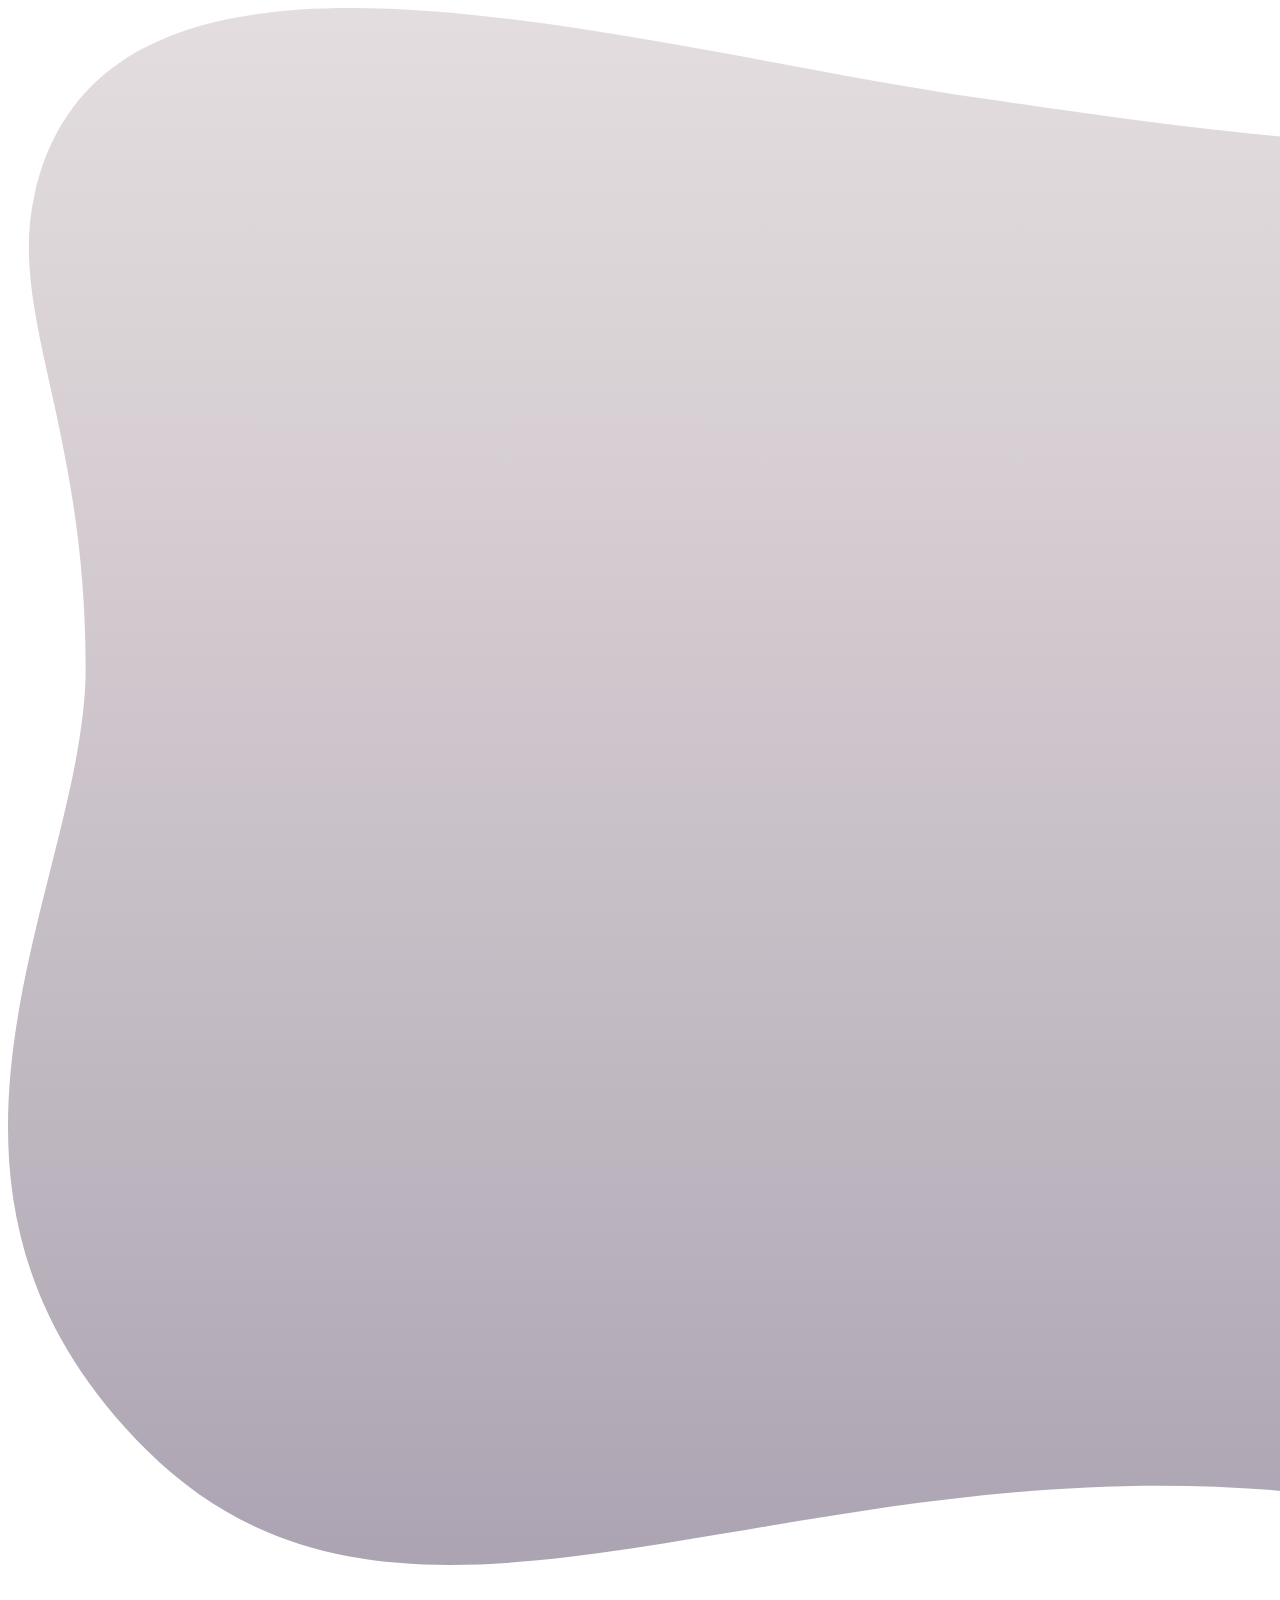
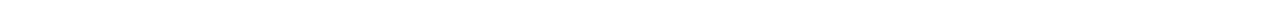
==== index.html @ cfece538 "added the main page text holder" ====
<!DOCTYPE html>
<html>
<head>
    <title>Home</title>
    <link rel="stylesheet" href="css/style.css">
    <script src="js/script.js"></script>
</head>

<body>
    </div class="paw-container"></div>

    <script>
        drawPaw('.paw-container');
    </script>
    <div class='background-container'>
        <svg width="2741" height="1589" viewBox="0 0 2741 1589" fill="none" xmlns="http://www.w3.org/2000/svg">
            <path id="Main Page Text Holder" d="M26.1679 188.297C94.4628 -127.343 607.464 37.2852 975.164 90.5769C1265.6 132.671 1511.21 169.964 1876.21 91.4878C2393.11 -19.6503 2582.65 6.76772 2663.55 158.444C2737.19 296.519 2696.3 467.701 2669.23 636.247C2609.08 1010.65 2857.41 1322.21 2669.23 1492.1C2481.05 1662 1902.39 1573.18 1352.89 1492.1C803.389 1411.02 409.718 1711.64 138.614 1442C-132.491 1172.35 77.655 875.58 77.655 660.178C77.655 417.406 0.293614 307.881 26.1679 188.297Z" fill="url(#paint0_linear_5_2)"/>
            <defs>
            <linearGradient id="paint0_linear_5_2" x1="1370.76" y1="-1369.46" x2="1370.5" y2="1589" gradientUnits="userSpaceOnUse">
            <stop stop-color="#DBC7C0" stop-opacity="0"/>
            <stop offset="1" stop-color="#AAA2B1"/>
            </linearGradient>
            </defs>
        </svg>
            
    </div>
</body>
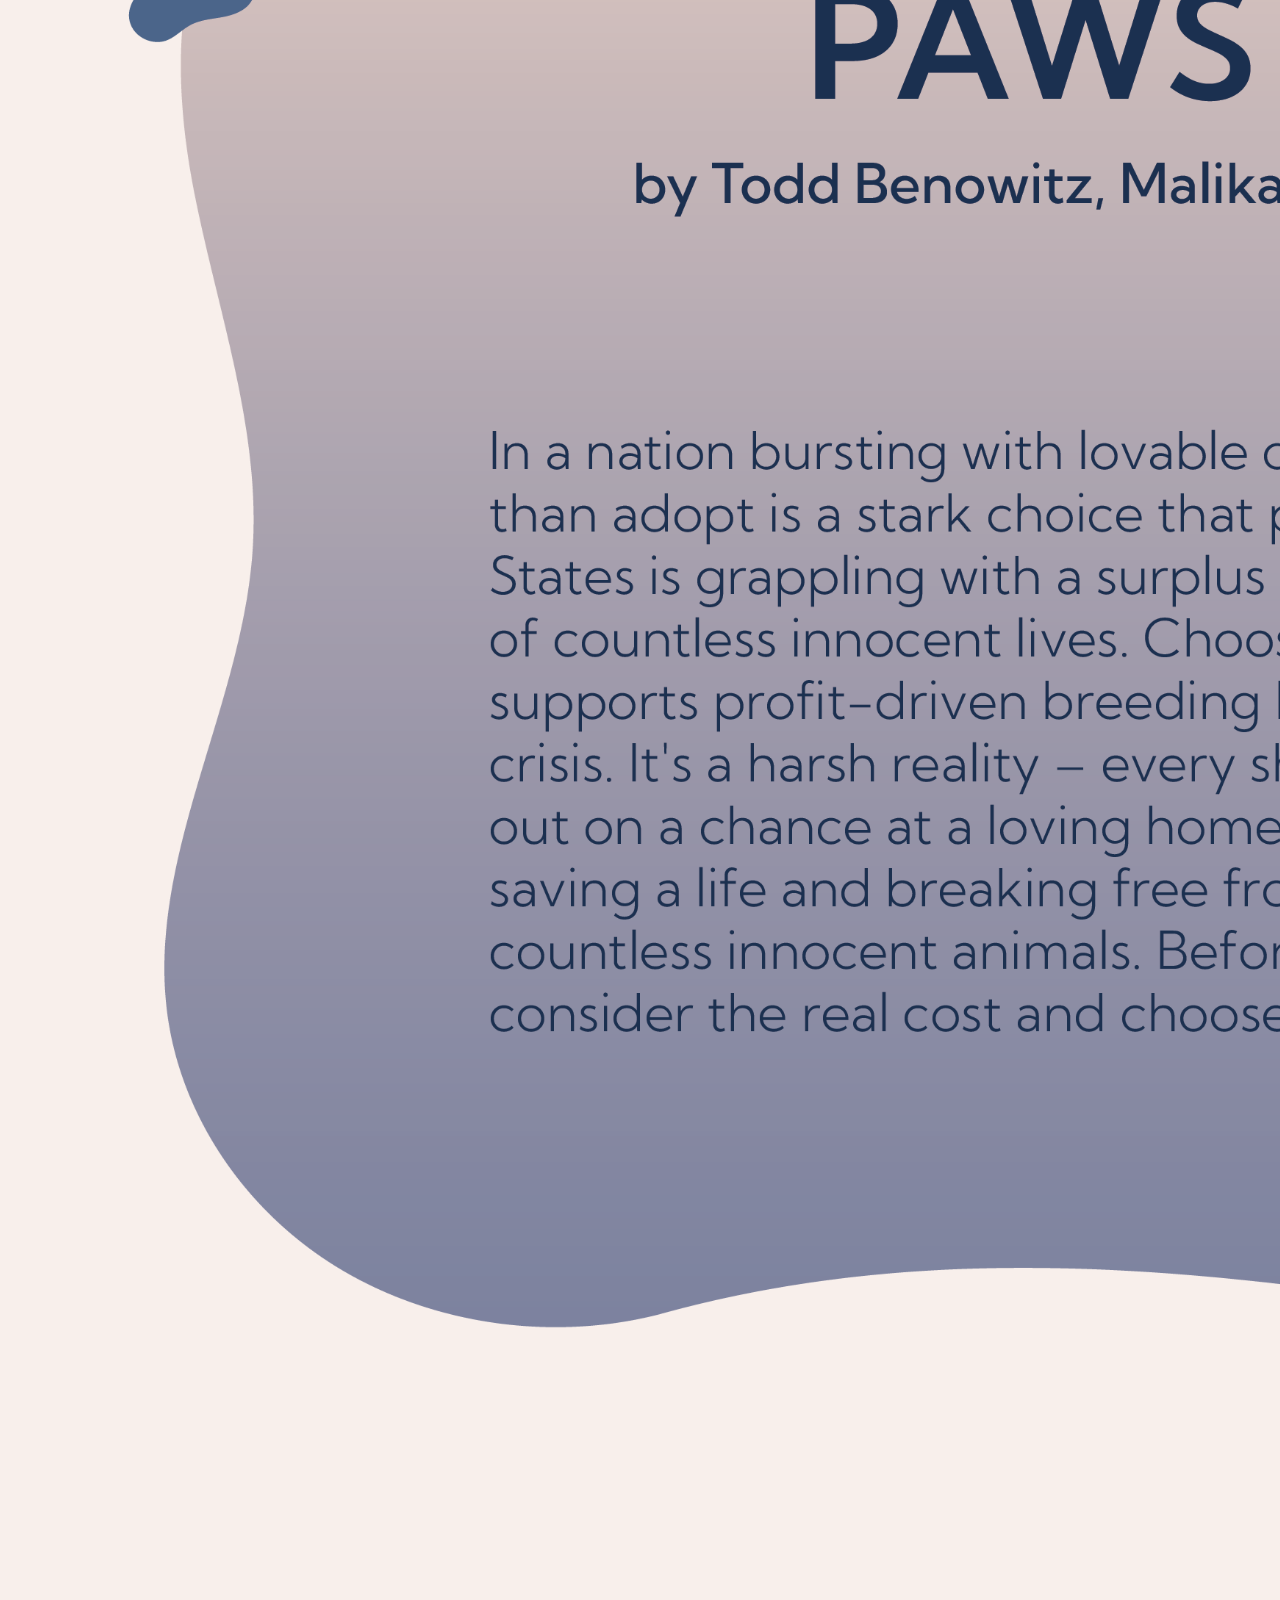
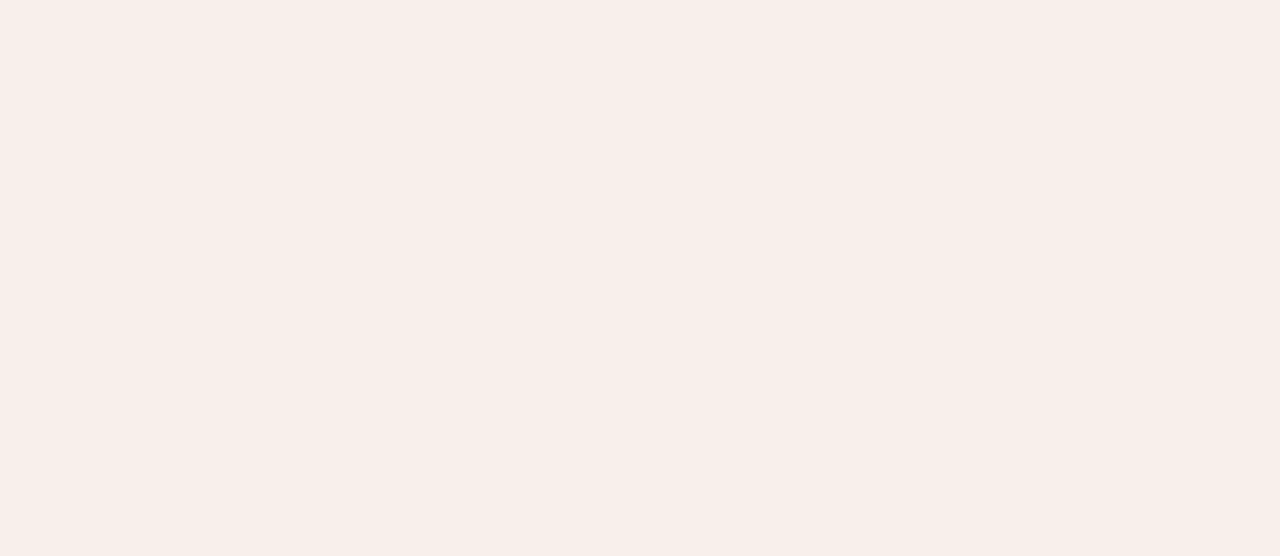
==== commit 65b04dca: "title page, background color, section scroly" ====
--- a/index.html
+++ b/index.html
@@ -1,27 +1,92 @@
 <!DOCTYPE html>
 <html>
 <head>
-    <title>Home</title>
-    <link rel="stylesheet" href="css/style.css">
-    <script src="js/script.js"></script>
+    <title>Interactive Bone Slider</title>
+    <style>
+        body {
+            margin: 6em;
+        }
+    </style>
+    <link rel="stylesheet" href="style.css">
 </head>
+<body>
 
-<body>
-    </div class="paw-container"></div>
+    <div id="section1" class="section">
+        <h1>Section 1</h1>
 
-    <script>
-        drawPaw('.paw-container');
+
+    <img src="text-images/Title.png" 
+    style="width: 100%; height: auto;"
+        alt="Title Page">
+
+    <!-- SVG Graphic for Bone -->
+    <svg id="svg2" xmlns="http://www.w3.org/2000/svg" viewBox="0 0 93.66 41.67">
+        <defs>
+             <linearGradient id="progress" x1="0" y1="0" x2="1" y2="0">
+                <stop id="stop1" offset="0" stop-color="darkcyan"/>
+                <stop id="stop2" offset="0" stop-color="#d6d6d6"/>
+            </linearGradient>
+        </defs>
+        <path fill="url(#progress)" id="path4" d="m80.83,41.67c-5.6,0-10.48-3.63-12.18-8.84H25.01c-1.7,5.21-6.58,8.84-12.18,8.84-7.08,0-12.83-5.76-12.83-12.84,0-2.91,1.02-5.74,2.84-8-1.82-2.27-2.84-5.09-2.84-8C0,5.76,5.76,0,12.83,0c5.6,0,10.48,3.63,12.18,8.84h43.64c1.7-5.21,6.58-8.84,12.18-8.84,7.08,0,12.83,5.76,12.83,12.84,0,2.91-1.02,5.73-2.84,8,1.83,2.26,2.84,5.09,2.84,8,0,7.08-5.75,12.84-12.83,12.84Z"/>
+    </svg>
+
+    <!-- Slider Element -->
+    <input id="slider" list="steplist" type="range" min="0" max="6" step="1" oninput="sliderChange(this.value)">
+    <datalist id="steplist">
+        <option>0</option>
+        <option>1</option>
+        <option>2</option>
+        <option>3</option>
+        <option>4</option>
+        <option>5</option>
+        <option>6</option>
+    </datalist>
+    
+    <!-- Output Elements -->
+    <output id="output"></output>
+    <p id="amount"></p>
+
+    <!-- JavaScript for Slider Functionality -->
+    <script type="text/javascript">
+        function setProgress(amt) {
+            amt = (amt < 0) ? 0 : (amt > 1) ? 1 : amt;
+            document.getElementById("stop1").setAttribute("offset", amt);
+            document.getElementById("stop2").setAttribute("offset", amt);
+        }
+
+        const values = [
+            [2018, 20, "20,000"],
+            [2019, 40, "40,000"],
+            [2020, 50, "50,000"],
+            [2021, 60, "60,000"],
+            [2022, 85, "85,000"],
+            [2023, 80, "80,000"],
+            [2024, 88, "88,000"],
+        ];
+
+        function sliderChange(val) {
+            document.getElementById('output').innerHTML = values[val][0];
+            document.getElementById('amount').innerHTML = values[val][2]+' adoptions';
+            setProgress(values[val][1]/100)
+        }
+
+        // Initialize slider on page load
+        document.getElementById('slider').value = 0;
+        sliderChange(0)
     </script>
-    <div class='background-container'>
-        <svg width="2741" height="1589" viewBox="0 0 2741 1589" fill="none" xmlns="http://www.w3.org/2000/svg">
-            <path id="Main Page Text Holder" d="M26.1679 188.297C94.4628 -127.343 607.464 37.2852 975.164 90.5769C1265.6 132.671 1511.21 169.964 1876.21 91.4878C2393.11 -19.6503 2582.65 6.76772 2663.55 158.444C2737.19 296.519 2696.3 467.701 2669.23 636.247C2609.08 1010.65 2857.41 1322.21 2669.23 1492.1C2481.05 1662 1902.39 1573.18 1352.89 1492.1C803.389 1411.02 409.718 1711.64 138.614 1442C-132.491 1172.35 77.655 875.58 77.655 660.178C77.655 417.406 0.293614 307.881 26.1679 188.297Z" fill="url(#paint0_linear_5_2)"/>
-            <defs>
-            <linearGradient id="paint0_linear_5_2" x1="1370.76" y1="-1369.46" x2="1370.5" y2="1589" gradientUnits="userSpaceOnUse">
-            <stop stop-color="#DBC7C0" stop-opacity="0"/>
-            <stop offset="1" stop-color="#AAA2B1"/>
-            </linearGradient>
-            </defs>
-        </svg>
-            
+        <button onclick="scrollToSection('section2')">Go to Section 2</button>
     </div>
+
+    <div id="section2" class="section">
+        <h1>Section 2</h1>
+        <button onclick="scrollToSection('section3')">Go to Section 3</button>
+    </div>
+
+    <div id="section3" class="section">
+        <h1>Section 3</h1>
+        <button onclick="scrollToSection('section1')">Back to Section 1</button>
+    </div>
+
+    <script src="script.js"></script>
 </body>
+</html>
--- a/style.css
+++ b/style.css
@@ -0,0 +1,26 @@
+body {
+width: 3024px;
+height: 1964px;
+flex-shrink: 0;
+display: flex;
+background-color: #F8EFEB;
+}
+
+
+.background-container {
+fill: linear-gradient(180deg, rgba(219, 199, 192, 0.00) -86.16%, #AAA2B1 99.99%);
+}
+
+.section {
+    height: 100vh;
+    display: flex;
+    justify-content: center;
+    align-items: center;
+    flex-direction: column;
+}
+
+button {
+    margin-top: 20px;
+    padding: 10px 20px;
+}
+
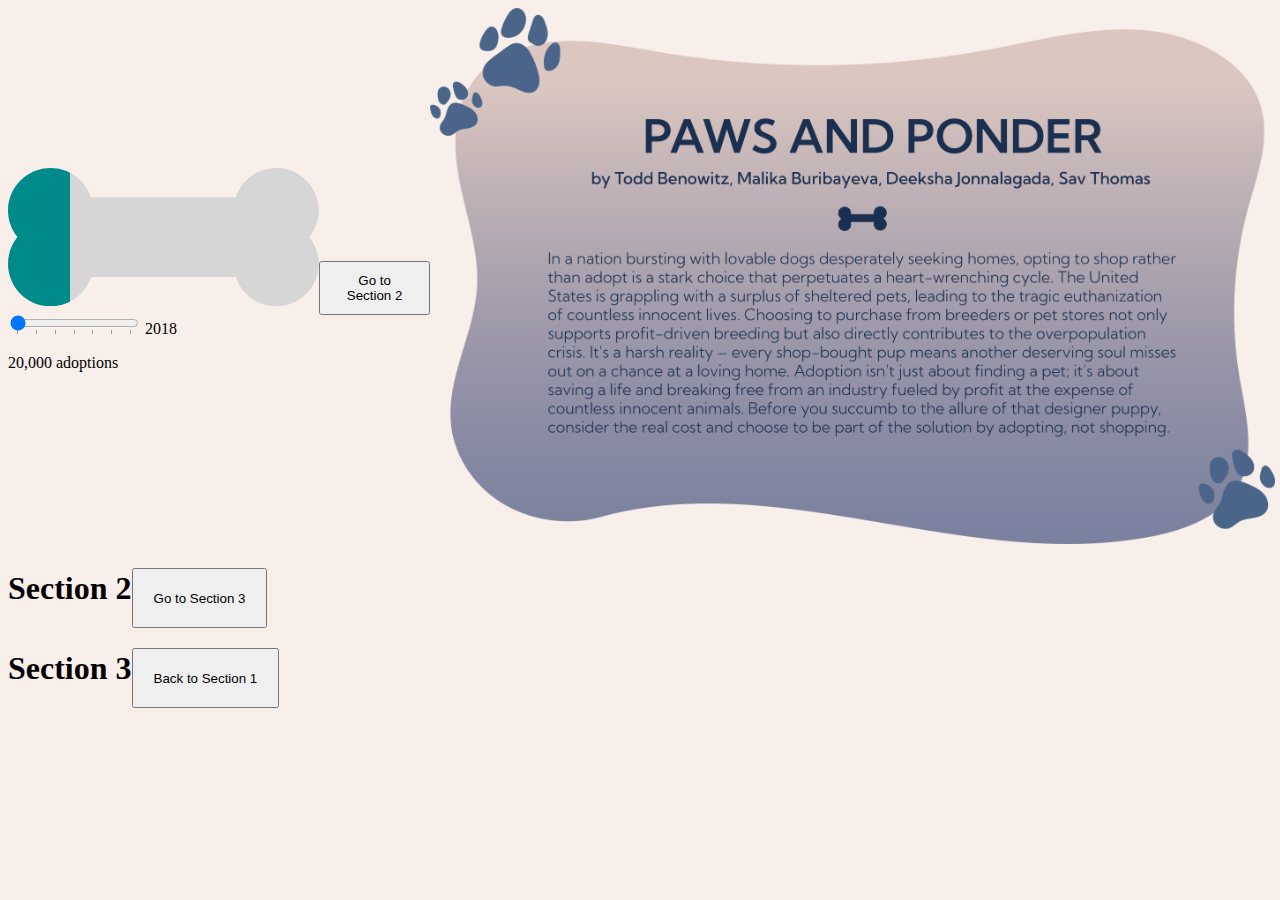
==== commit 90c2ea2d: "some html structure" ====
--- a/index.html
+++ b/index.html
@@ -1,25 +1,20 @@
 <!DOCTYPE html>
 <html>
 <head>
-    <title>Interactive Bone Slider</title>
-    <style>
-        body {
-            margin: 6em;
-        }
-    </style>
+    <title>Paws and Ponder</title>
     <link rel="stylesheet" href="style.css">
+    <meta name="viewport" content="width=device-width, initial-scale=1" />
 </head>
 <body>
 
-    <div id="section1" class="section">
-        <h1>Section 1</h1>
+<div id="section1" class="section">
 
 
-    <img src="text-images/Title.png" 
-    style="width: 100%; height: auto;"
-        alt="Title Page">
+    <div class="third">
 
-    <!-- SVG Graphic for Bone -->
+        <div class="inner">
+
+            <!-- SVG Graphic for Bone -->
     <svg id="svg2" xmlns="http://www.w3.org/2000/svg" viewBox="0 0 93.66 41.67">
         <defs>
              <linearGradient id="progress" x1="0" y1="0" x2="1" y2="0">
@@ -74,10 +69,22 @@
         document.getElementById('slider').value = 0;
         sliderChange(0)
     </script>
+            
+        </div>
+
+    
         <button onclick="scrollToSection('section2')">Go to Section 2</button>
+        
     </div>
 
-    <div id="section2" class="section">
+    <div class="two-third">
+        <img src="text-images/Title.png" style="width: 100%; height: auto;" alt="Title Page">
+    </div>
+
+</div>
+
+
+        <div id="section2" class="section">
         <h1>Section 2</h1>
         <button onclick="scrollToSection('section3')">Go to Section 3</button>
     </div>
--- a/style.css
+++ b/style.css
@@ -1,9 +1,6 @@
 body {
-width: 3024px;
-height: 1964px;
-flex-shrink: 0;
-display: flex;
-background-color: #F8EFEB;
+    flex-shrink: 0;
+    background-color: #F8EFEB;
 }
 
 
@@ -12,11 +9,28 @@
 }
 
 .section {
-    height: 100vh;
+    position: relative;
+    width: 100vw;
+    overflow: hidden;
+    display: flex;
+    align-items: stretch;
+}
+
+.section .third {
+    width: 33%;
+    float: left;
     display: flex;
     justify-content: center;
     align-items: center;
-    flex-direction: column;
+}
+
+.section .third .inner {
+    width: 100%;
+}
+
+.section .two-third {
+    width: 66%;
+    float: right;
 }
 
 button {
